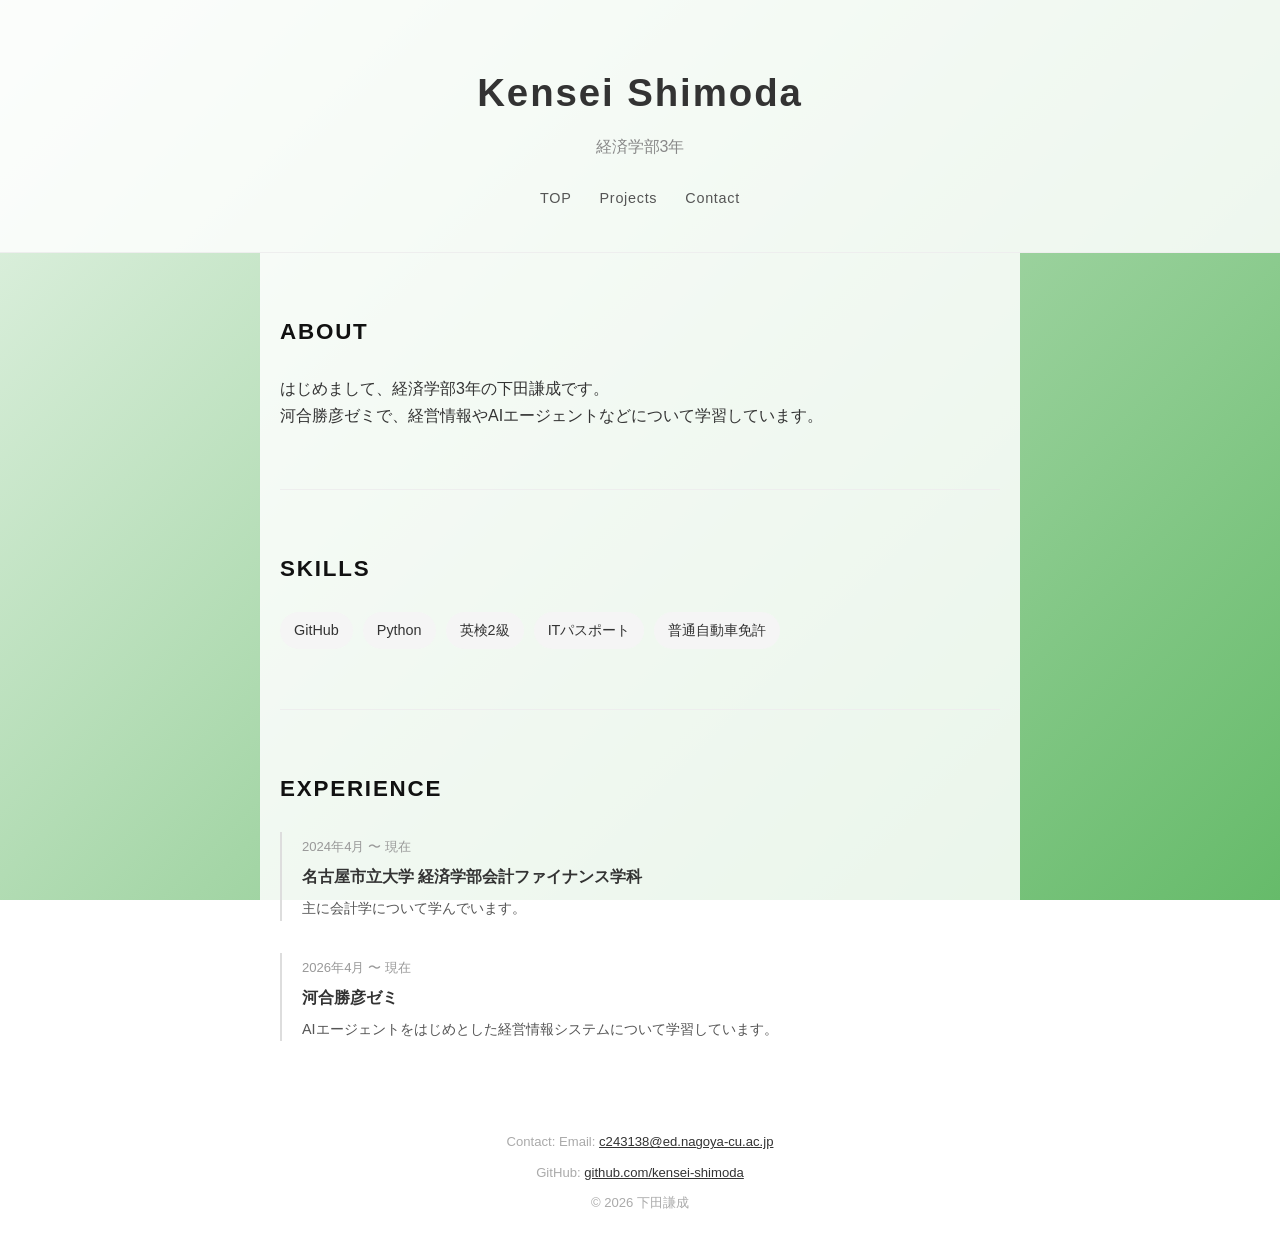
==== index.html @ 886ea9c7 "ナビのAboutをTOPに変更" ====
<!DOCTYPE html>
<html lang="ja">
<head>
  <meta charset="UTF-8">
  <meta name="viewport" content="width=device-width, initial-scale=1.0">
  <title>Portfolio</title>
  <link rel="stylesheet" href="style.css">
</head>
<body>
  <header>
    <h1>Kensei Shimoda</h1>
    <p class="tagline">経済学部3年</p>
    <nav>
      <div class="dropdown">
        <a href="#about" class="dropdown-toggle">TOP</a>
        <div class="dropdown-menu">
          <a href="#about">About</a>
          <a href="#skills">Skills</a>
          <a href="#experience">Experience</a>
        </div>
      </div>
      <a href="projects.html">Projects</a>
      <a href="#contact" class="scroll-bottom">Contact</a>
    </nav>
  </header>

  <main>
    <section id="about">
      <h2>About</h2>
      <p>はじめまして、経済学部3年の下田謙成です。<br>河合勝彦ゼミで、経営情報やAIエージェントなどについて学習しています。</p>
    </section>

    <section id="skills">
      <h2>Skills</h2>
      <ul class="skills-list">
        <li>GitHub</li>
        <li>Python</li>
        <li>英検2級</li>
        <li>ITパスポート</li>
        <li>普通自動車免許</li>
      </ul>
    </section>

    <section id="experience">
      <h2>Experience</h2>
      <div class="timeline">
        <div class="timeline-item">
          <span class="period">2024年4月 〜 現在</span>
          <h3>名古屋市立大学 経済学部会計ファイナンス学科</h3>
          <p>主に会計学について学んでいます。</p>
        </div>
        <div class="timeline-item">
          <span class="period">2026年4月 〜 現在</span>
          <h3>河合勝彦ゼミ</h3>
          <p>AIエージェントをはじめとした経営情報システムについて学習しています。</p>
        </div>
      </div>
    </section>

  </main>

  <footer id="contact">
    <p>Contact: Email: <a href="mailto:c243138@ed.nagoya-cu.ac.jp">c243138@ed.nagoya-cu.ac.jp</a></p>
    <p>GitHub: <a href="https://github.com/kensei-shimoda" target="_blank">github.com/kensei-shimoda</a></p>
    <p>&copy; 2026 下田謙成</p>
  </footer>
  <button id="back-to-top" aria-label="トップへ戻る">↑</button>

  <script>
    const btn = document.getElementById('back-to-top');
    window.addEventListener('scroll', () => {
      btn.classList.toggle('visible', window.scrollY > 50);
    });
    btn.addEventListener('click', () => {
      window.scrollTo({ top: 0, behavior: 'smooth' });
    });

    document.querySelector('.scroll-bottom').addEventListener('click', (e) => {
      e.preventDefault();
      window.scrollTo({ top: document.body.scrollHeight, behavior: 'smooth' });
    });
  </script>
</body>
</html>
---- style.css ----
* {
  margin: 0;
  padding: 0;
  box-sizing: border-box;
}

body {
  font-family: 'Helvetica Neue', Arial, 'Hiragino Sans', sans-serif;
  color: #333;
  background: linear-gradient(135deg, #e8f5e9, #a5d6a7, #66bb6a);
  background-attachment: fixed;
  line-height: 1.7;
}

/* Header */
header {
  text-align: center;
  padding: 60px 20px 40px;
  border-bottom: 1px solid #eee;
  background: rgba(255, 255, 255, 0.85);
}

header h1 {
  font-size: 2.4rem;
  font-weight: 700;
  letter-spacing: 0.05em;
}

.tagline {
  color: #888;
  margin: 8px 0 24px;
  font-size: 1rem;
}

nav {
  display: flex;
  justify-content: center;
  align-items: center;
  gap: 28px;
}

nav > a {
  text-decoration: none;
  color: #555;
  font-size: 0.9rem;
  letter-spacing: 0.05em;
}

nav > a:hover {
  color: #000;
}

/* Dropdown */
.dropdown {
  position: relative;
  display: inline-block;
}

.dropdown-toggle {
  text-decoration: none;
  color: #555;
  font-size: 0.9rem;
  letter-spacing: 0.05em;
  cursor: pointer;
}

.dropdown-toggle:hover {
  color: #000;
}

.dropdown-menu {
  position: absolute;
  top: 100%;
  left: 50%;
  transform: translateX(-50%);
  background: #fff;
  border: 1px solid #eee;
  border-radius: 6px;
  padding: 8px 0;
  min-width: 140px;
  box-shadow: 0 4px 12px rgba(0, 0, 0, 0.1);
  opacity: 0;
  visibility: hidden;
  transition: opacity 0.2s, visibility 0.2s;
  z-index: 100;
}

.dropdown:hover .dropdown-menu {
  opacity: 1;
  visibility: visible;
}

.dropdown-menu a {
  display: block;
  padding: 8px 16px;
  text-decoration: none;
  color: #555;
  font-size: 0.85rem;
}

.dropdown-menu a:hover {
  background: #f5f5f5;
  color: #000;
}

/* Main */
main {
  max-width: 760px;
  margin: 0 auto;
  padding: 0 20px;
  background: rgba(255, 255, 255, 0.85);
}

section {
  padding: 60px 0;
  border-bottom: 1px solid #eee;
}

section:last-child {
  border-bottom: none;
}

h2 {
  font-size: 1.4rem;
  font-weight: 700;
  margin-bottom: 24px;
  letter-spacing: 0.08em;
  text-transform: uppercase;
  color: #111;
}

/* Skills */
.skills-list {
  list-style: none;
  display: flex;
  flex-wrap: wrap;
  gap: 10px;
}

.skills-list li {
  background: #f5f5f5;
  padding: 6px 14px;
  border-radius: 20px;
  font-size: 0.9rem;
}

/* Timeline */
.timeline {
  display: flex;
  flex-direction: column;
  gap: 32px;
}

.timeline-item {
  padding-left: 20px;
  border-left: 2px solid #ddd;
}

.period {
  font-size: 0.82rem;
  color: #999;
}

.timeline-item h3 {
  font-size: 1rem;
  margin: 4px 0 6px;
}

.timeline-item p {
  font-size: 0.9rem;
  color: #555;
}

/* Projects */
.projects-grid {
  display: grid;
  grid-template-columns: repeat(auto-fill, minmax(280px, 1fr));
  gap: 20px;
}

.project-card {
  border: 1px solid #eee;
  border-radius: 8px;
  padding: 20px;
}

.project-card h3 {
  font-size: 1rem;
  margin-bottom: 8px;
}

.project-card p {
  font-size: 0.88rem;
  color: #666;
  margin-bottom: 12px;
}

.project-card a {
  font-size: 0.88rem;
  color: #333;
  text-decoration: none;
  font-weight: 600;
}

.project-card a:hover {
  text-decoration: underline;
}

/* Contact */
#contact p {
  margin-bottom: 8px;
}

#contact a {
  color: #333;
}

/* Footer */
footer {
  text-align: center;
  padding: 30px;
  font-size: 0.82rem;
  color: #aaa;
  background: rgba(255, 255, 255, 0.85);
}

/* Back to Top Button */
#back-to-top {
  position: fixed;
  bottom: 30px;
  right: 30px;
  width: 44px;
  height: 44px;
  border: none;
  border-radius: 50%;
  background: #333;
  color: #fff;
  font-size: 1.2rem;
  cursor: pointer;
  opacity: 0;
  visibility: hidden;
  transition: opacity 0.3s, visibility 0.3s;
  z-index: 1000;
}

#back-to-top.visible {
  opacity: 0.8;
  visibility: visible;
}

#back-to-top:hover {
  opacity: 1;
}
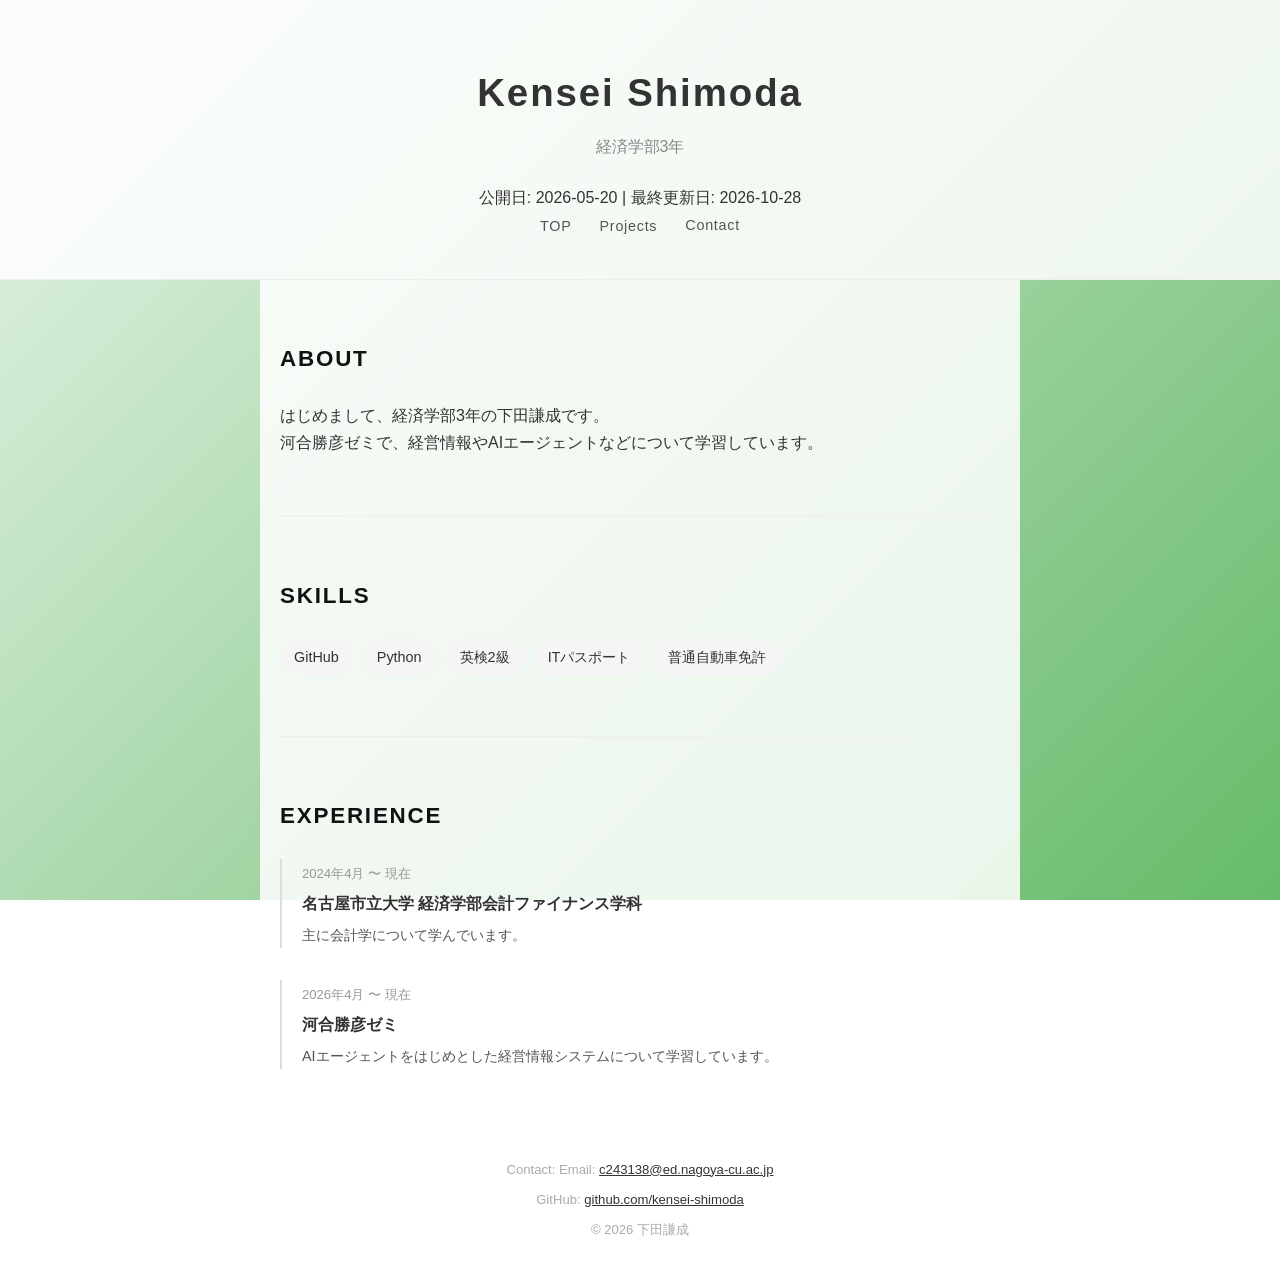
==== commit 5543e408: "Add site publication/update dates to top page" ====
--- a/index.html
+++ b/index.html
@@ -1,84 +1,92 @@
-<!DOCTYPE html>
-<html lang="ja">
-<head>
-  <meta charset="UTF-8">
-  <meta name="viewport" content="width=device-width, initial-scale=1.0">
-  <title>Portfolio</title>
-  <link rel="stylesheet" href="style.css">
-</head>
-<body>
-  <header>
-    <h1>Kensei Shimoda</h1>
-    <p class="tagline">経済学部3年</p>
-    <nav>
-      <div class="dropdown">
-        <a href="#about" class="dropdown-toggle">TOP</a>
-        <div class="dropdown-menu">
-          <a href="#about">About</a>
-          <a href="#skills">Skills</a>
-          <a href="#experience">Experience</a>
-        </div>
-      </div>
-      <a href="projects.html">Projects</a>
-      <a href="#contact" class="scroll-bottom">Contact</a>
-    </nav>
-  </header>
-
-  <main>
-    <section id="about">
-      <h2>About</h2>
-      <p>はじめまして、経済学部3年の下田謙成です。<br>河合勝彦ゼミで、経営情報やAIエージェントなどについて学習しています。</p>
-    </section>
-
-    <section id="skills">
-      <h2>Skills</h2>
-      <ul class="skills-list">
-        <li>GitHub</li>
-        <li>Python</li>
-        <li>英検2級</li>
-        <li>ITパスポート</li>
-        <li>普通自動車免許</li>
-      </ul>
-    </section>
-
-    <section id="experience">
-      <h2>Experience</h2>
-      <div class="timeline">
-        <div class="timeline-item">
-          <span class="period">2024年4月 〜 現在</span>
-          <h3>名古屋市立大学 経済学部会計ファイナンス学科</h3>
-          <p>主に会計学について学んでいます。</p>
-        </div>
-        <div class="timeline-item">
-          <span class="period">2026年4月 〜 現在</span>
-          <h3>河合勝彦ゼミ</h3>
-          <p>AIエージェントをはじめとした経営情報システムについて学習しています。</p>
-        </div>
-      </div>
-    </section>
-
-  </main>
-
-  <footer id="contact">
-    <p>Contact: Email: <a href="mailto:c243138@ed.nagoya-cu.ac.jp">c243138@ed.nagoya-cu.ac.jp</a></p>
-    <p>GitHub: <a href="https://github.com/kensei-shimoda" target="_blank">github.com/kensei-shimoda</a></p>
-    <p>&copy; 2026 下田謙成</p>
-  </footer>
-  <button id="back-to-top" aria-label="トップへ戻る">↑</button>
-
-  <script>
-    const btn = document.getElementById('back-to-top');
-    window.addEventListener('scroll', () => {
-      btn.classList.toggle('visible', window.scrollY > 50);
-    });
-    btn.addEventListener('click', () => {
-      window.scrollTo({ top: 0, behavior: 'smooth' });
-    });
-
-    document.querySelector('.scroll-bottom').addEventListener('click', (e) => {
-      e.preventDefault();
-      window.scrollTo({ top: document.body.scrollHeight, behavior: 'smooth' });
-    });
-  </script>
-</body>
-</html>
+<!DOCTYPE html>
+<html lang="ja">
+<head>
+  <meta charset="UTF-8">
+  <meta name="viewport" content="width=device-width, initial-scale=1.0">
+  <title>Portfolio</title>
+  <link rel="stylesheet" href="style.css">
+</head>
+<body>
+  <header>
+    <h1>Kensei Shimoda</h1>
+    <p class="tagline">経済学部3年</p>
+    <p class="site-dates">公開日: 2026-05-20 | 最終更新日: 2026-10-28</p>
+    <nav>
+      <div class="dropdown">
+        <a href="#about" class="dropdown-toggle">TOP</a>
+        <div class="dropdown-menu">
+          <a href="#about">About</a>
+          <a href="#skills">Skills</a>
+          <a href="#experience">Experience</a>
+        </div>
+      </div>
+      <div class="dropdown">
+        <a href="projects.html" class="dropdown-toggle">Projects</a>
+        <div class="dropdown-menu">
+          <a href="projects.html#blog">Blog</a>
+          <a href="projects.html#webapp">Web App</a>
+          <a href="projects.html#wandervogel">Wandervogel</a>
+        </div>
+      </div>
+      <a href="#contact" class="scroll-bottom">Contact</a>
+    </nav>
+  </header>
+
+  <main>
+    <section id="about">
+      <h2>About</h2>
+      <p>はじめまして、経済学部3年の下田謙成です。<br>河合勝彦ゼミで、経営情報やAIエージェントなどについて学習しています。</p>
+    </section>
+
+    <section id="skills">
+      <h2>Skills</h2>
+      <ul class="skills-list">
+        <li>GitHub</li>
+        <li>Python</li>
+        <li>英検2級</li>
+        <li>ITパスポート</li>
+        <li>普通自動車免許</li>
+      </ul>
+    </section>
+
+    <section id="experience">
+      <h2>Experience</h2>
+      <div class="timeline">
+        <div class="timeline-item">
+          <span class="period">2024年4月 〜 現在</span>
+          <h3>名古屋市立大学 経済学部会計ファイナンス学科</h3>
+          <p>主に会計学について学んでいます。</p>
+        </div>
+        <div class="timeline-item">
+          <span class="period">2026年4月 〜 現在</span>
+          <h3>河合勝彦ゼミ</h3>
+          <p>AIエージェントをはじめとした経営情報システムについて学習しています。</p>
+        </div>
+      </div>
+    </section>
+
+  </main>
+
+  <footer id="contact">
+    <p>Contact: Email: <a href="mailto:c243138@ed.nagoya-cu.ac.jp">c243138@ed.nagoya-cu.ac.jp</a></p>
+    <p>GitHub: <a href="https://github.com/kensei-shimoda" target="_blank">github.com/kensei-shimoda</a></p>
+    <p>&copy; 2026 下田謙成</p>
+  </footer>
+  <button id="back-to-top" aria-label="トップへ戻る">↑</button>
+
+  <script>
+    const btn = document.getElementById('back-to-top');
+    window.addEventListener('scroll', () => {
+      btn.classList.toggle('visible', window.scrollY > 50);
+    });
+    btn.addEventListener('click', () => {
+      window.scrollTo({ top: 0, behavior: 'smooth' });
+    });
+
+    document.querySelector('.scroll-bottom').addEventListener('click', (e) => {
+      e.preventDefault();
+      window.scrollTo({ top: document.body.scrollHeight, behavior: 'smooth' });
+    });
+  </script>
+</body>
+</html>
--- a/style.css
+++ b/style.css
@@ -172,6 +172,22 @@
 }
 
 /* Projects */
+.projects-intro {
+  font-size: 0.95rem;
+  color: #555;
+  margin-bottom: 28px;
+}
+
+.projects-category {
+  font-size: 1.15rem;
+  font-weight: 700;
+  margin-bottom: 16px;
+  color: #222;
+  border-left: 4px solid #66bb6a;
+  padding-left: 12px;
+  scroll-margin-top: 40vh;
+}
+
 .projects-grid {
   display: grid;
   grid-template-columns: repeat(auto-fill, minmax(280px, 1fr));
@@ -182,6 +198,12 @@
   border: 1px solid #eee;
   border-radius: 8px;
   padding: 20px;
+  transition: transform 0.3s ease, box-shadow 0.3s ease;
+}
+
+.project-card:hover {
+  transform: scale(1.05);
+  box-shadow: 0 8px 24px rgba(0, 0, 0, 0.12);
 }
 
 .project-card h3 {
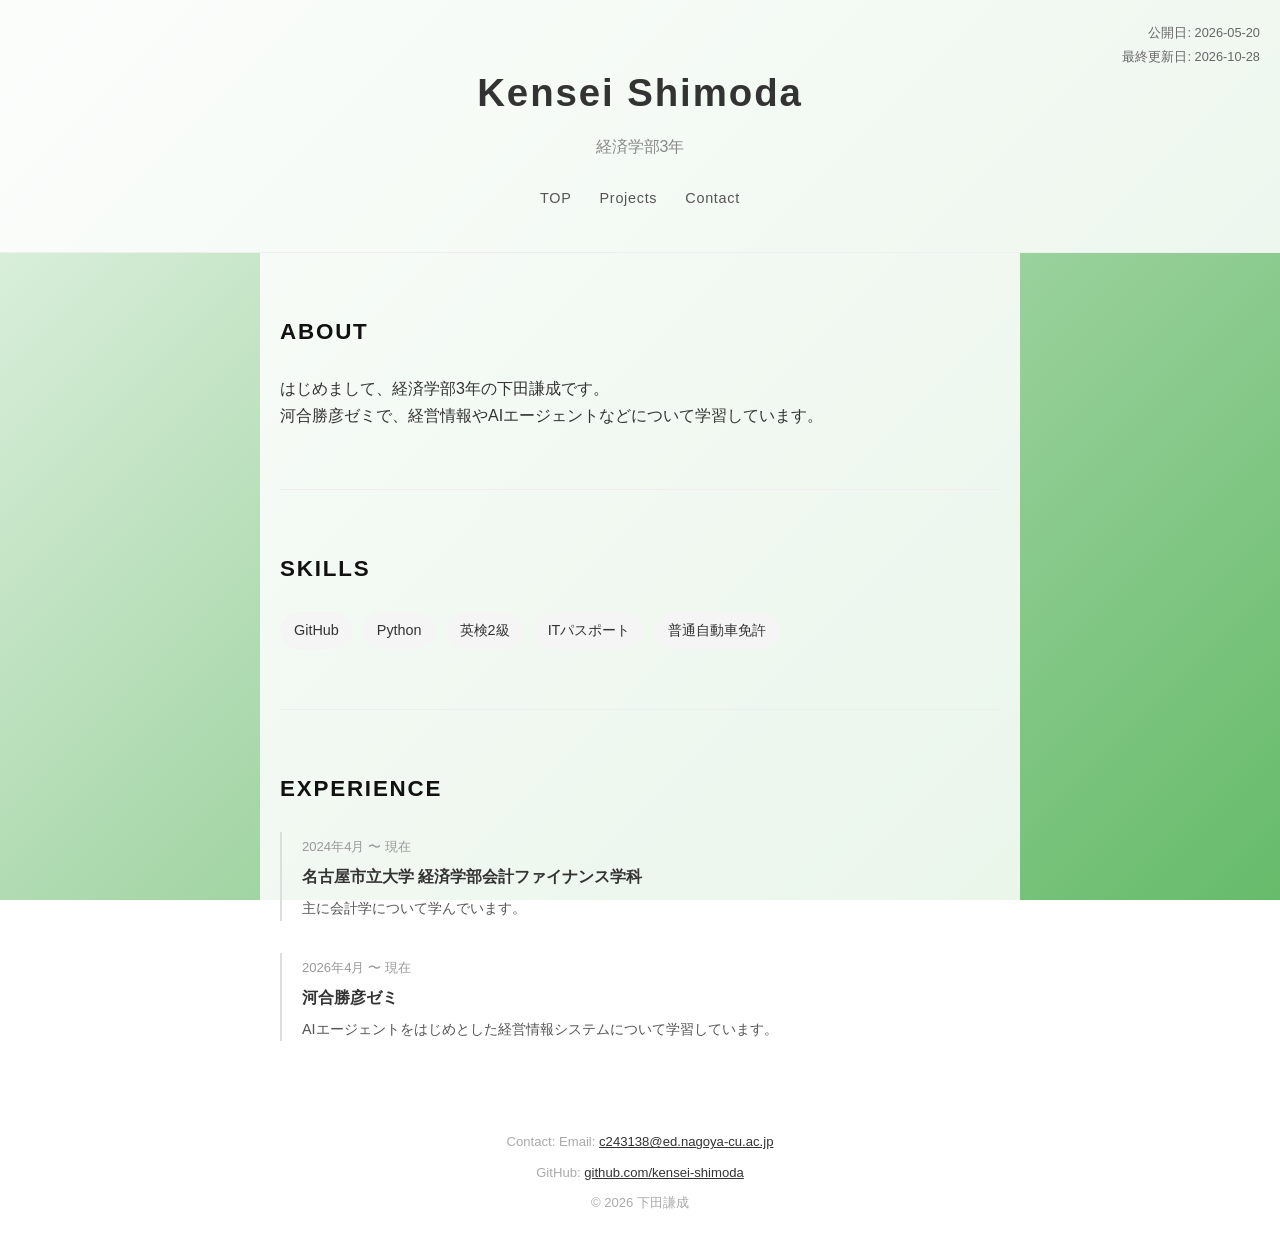
==== commit b3a2bbb0: "Move site dates to right with line breaks, apply to both pages" ====
--- a/index.html
+++ b/index.html
@@ -10,7 +10,10 @@
   <header>
     <h1>Kensei Shimoda</h1>
     <p class="tagline">経済学部3年</p>
-    <p class="site-dates">公開日: 2026-05-20 | 最終更新日: 2026-10-28</p>
+    <div class="site-dates">
+      <p>公開日: 2026-05-20</p>
+      <p>最終更新日: 2026-10-28</p>
+    </div>
     <nav>
       <div class="dropdown">
         <a href="#about" class="dropdown-toggle">TOP</a>
--- a/style.css
+++ b/style.css
@@ -1,275 +1,289 @@
-* {
-  margin: 0;
-  padding: 0;
-  box-sizing: border-box;
-}
-
-body {
-  font-family: 'Helvetica Neue', Arial, 'Hiragino Sans', sans-serif;
-  color: #333;
-  background: linear-gradient(135deg, #e8f5e9, #a5d6a7, #66bb6a);
-  background-attachment: fixed;
-  line-height: 1.7;
-}
-
-/* Header */
-header {
-  text-align: center;
-  padding: 60px 20px 40px;
-  border-bottom: 1px solid #eee;
-  background: rgba(255, 255, 255, 0.85);
-}
-
-header h1 {
-  font-size: 2.4rem;
-  font-weight: 700;
-  letter-spacing: 0.05em;
-}
-
-.tagline {
-  color: #888;
-  margin: 8px 0 24px;
-  font-size: 1rem;
-}
-
-nav {
-  display: flex;
-  justify-content: center;
-  align-items: center;
-  gap: 28px;
-}
-
-nav > a {
-  text-decoration: none;
-  color: #555;
-  font-size: 0.9rem;
-  letter-spacing: 0.05em;
-}
-
-nav > a:hover {
-  color: #000;
-}
-
-/* Dropdown */
-.dropdown {
-  position: relative;
-  display: inline-block;
-}
-
-.dropdown-toggle {
-  text-decoration: none;
-  color: #555;
-  font-size: 0.9rem;
-  letter-spacing: 0.05em;
-  cursor: pointer;
-}
-
-.dropdown-toggle:hover {
-  color: #000;
-}
-
-.dropdown-menu {
-  position: absolute;
-  top: 100%;
-  left: 50%;
-  transform: translateX(-50%);
-  background: #fff;
-  border: 1px solid #eee;
-  border-radius: 6px;
-  padding: 8px 0;
-  min-width: 140px;
-  box-shadow: 0 4px 12px rgba(0, 0, 0, 0.1);
-  opacity: 0;
-  visibility: hidden;
-  transition: opacity 0.2s, visibility 0.2s;
-  z-index: 100;
-}
-
-.dropdown:hover .dropdown-menu {
-  opacity: 1;
-  visibility: visible;
-}
-
-.dropdown-menu a {
-  display: block;
-  padding: 8px 16px;
-  text-decoration: none;
-  color: #555;
-  font-size: 0.85rem;
-}
-
-.dropdown-menu a:hover {
-  background: #f5f5f5;
-  color: #000;
-}
-
-/* Main */
-main {
-  max-width: 760px;
-  margin: 0 auto;
-  padding: 0 20px;
-  background: rgba(255, 255, 255, 0.85);
-}
-
-section {
-  padding: 60px 0;
-  border-bottom: 1px solid #eee;
-}
-
-section:last-child {
-  border-bottom: none;
-}
-
-h2 {
-  font-size: 1.4rem;
-  font-weight: 700;
-  margin-bottom: 24px;
-  letter-spacing: 0.08em;
-  text-transform: uppercase;
-  color: #111;
-}
-
-/* Skills */
-.skills-list {
-  list-style: none;
-  display: flex;
-  flex-wrap: wrap;
-  gap: 10px;
-}
-
-.skills-list li {
-  background: #f5f5f5;
-  padding: 6px 14px;
-  border-radius: 20px;
-  font-size: 0.9rem;
-}
-
-/* Timeline */
-.timeline {
-  display: flex;
-  flex-direction: column;
-  gap: 32px;
-}
-
-.timeline-item {
-  padding-left: 20px;
-  border-left: 2px solid #ddd;
-}
-
-.period {
-  font-size: 0.82rem;
-  color: #999;
-}
-
-.timeline-item h3 {
-  font-size: 1rem;
-  margin: 4px 0 6px;
-}
-
-.timeline-item p {
-  font-size: 0.9rem;
-  color: #555;
-}
-
-/* Projects */
-.projects-intro {
-  font-size: 0.95rem;
-  color: #555;
-  margin-bottom: 28px;
-}
-
-.projects-category {
-  font-size: 1.15rem;
-  font-weight: 700;
-  margin-bottom: 16px;
-  color: #222;
-  border-left: 4px solid #66bb6a;
-  padding-left: 12px;
-  scroll-margin-top: 40vh;
-}
-
-.projects-grid {
-  display: grid;
-  grid-template-columns: repeat(auto-fill, minmax(280px, 1fr));
-  gap: 20px;
-}
-
-.project-card {
-  border: 1px solid #eee;
-  border-radius: 8px;
-  padding: 20px;
-  transition: transform 0.3s ease, box-shadow 0.3s ease;
-}
-
-.project-card:hover {
-  transform: scale(1.05);
-  box-shadow: 0 8px 24px rgba(0, 0, 0, 0.12);
-}
-
-.project-card h3 {
-  font-size: 1rem;
-  margin-bottom: 8px;
-}
-
-.project-card p {
-  font-size: 0.88rem;
-  color: #666;
-  margin-bottom: 12px;
-}
-
-.project-card a {
-  font-size: 0.88rem;
-  color: #333;
-  text-decoration: none;
-  font-weight: 600;
-}
-
-.project-card a:hover {
-  text-decoration: underline;
-}
-
-/* Contact */
-#contact p {
-  margin-bottom: 8px;
-}
-
-#contact a {
-  color: #333;
-}
-
-/* Footer */
-footer {
-  text-align: center;
-  padding: 30px;
-  font-size: 0.82rem;
-  color: #aaa;
-  background: rgba(255, 255, 255, 0.85);
-}
-
-/* Back to Top Button */
-#back-to-top {
-  position: fixed;
-  bottom: 30px;
-  right: 30px;
-  width: 44px;
-  height: 44px;
-  border: none;
-  border-radius: 50%;
-  background: #333;
-  color: #fff;
-  font-size: 1.2rem;
-  cursor: pointer;
-  opacity: 0;
-  visibility: hidden;
-  transition: opacity 0.3s, visibility 0.3s;
-  z-index: 1000;
-}
-
-#back-to-top.visible {
-  opacity: 0.8;
-  visibility: visible;
-}
-
-#back-to-top:hover {
-  opacity: 1;
-}
+* {
+  margin: 0;
+  padding: 0;
+  box-sizing: border-box;
+}
+
+body {
+  font-family: 'Helvetica Neue', Arial, 'Hiragino Sans', sans-serif;
+  color: #333;
+  background: linear-gradient(135deg, #e8f5e9, #a5d6a7, #66bb6a);
+  background-attachment: fixed;
+  line-height: 1.7;
+}
+
+/* Header */
+header {
+  position: relative;
+  text-align: center;
+  padding: 60px 20px 40px;
+  border-bottom: 1px solid #eee;
+  background: rgba(255, 255, 255, 0.85);
+}
+
+.site-dates {
+  position: absolute;
+  top: 20px;
+  right: 20px;
+  text-align: right;
+  font-size: 0.8rem;
+  color: #666;
+}
+
+.site-dates p {
+  margin: 2px 0;
+}
+
+header h1 {
+  font-size: 2.4rem;
+  font-weight: 700;
+  letter-spacing: 0.05em;
+}
+
+.tagline {
+  color: #888;
+  margin: 8px 0 24px;
+  font-size: 1rem;
+}
+
+nav {
+  display: flex;
+  justify-content: center;
+  align-items: center;
+  gap: 28px;
+}
+
+nav > a {
+  text-decoration: none;
+  color: #555;
+  font-size: 0.9rem;
+  letter-spacing: 0.05em;
+}
+
+nav > a:hover {
+  color: #000;
+}
+
+/* Dropdown */
+.dropdown {
+  position: relative;
+  display: inline-block;
+}
+
+.dropdown-toggle {
+  text-decoration: none;
+  color: #555;
+  font-size: 0.9rem;
+  letter-spacing: 0.05em;
+  cursor: pointer;
+}
+
+.dropdown-toggle:hover {
+  color: #000;
+}
+
+.dropdown-menu {
+  position: absolute;
+  top: 100%;
+  left: 50%;
+  transform: translateX(-50%);
+  background: #fff;
+  border: 1px solid #eee;
+  border-radius: 6px;
+  padding: 8px 0;
+  min-width: 140px;
+  box-shadow: 0 4px 12px rgba(0, 0, 0, 0.1);
+  opacity: 0;
+  visibility: hidden;
+  transition: opacity 0.2s, visibility 0.2s;
+  z-index: 100;
+}
+
+.dropdown:hover .dropdown-menu {
+  opacity: 1;
+  visibility: visible;
+}
+
+.dropdown-menu a {
+  display: block;
+  padding: 8px 16px;
+  text-decoration: none;
+  color: #555;
+  font-size: 0.85rem;
+}
+
+.dropdown-menu a:hover {
+  background: #f5f5f5;
+  color: #000;
+}
+
+/* Main */
+main {
+  max-width: 760px;
+  margin: 0 auto;
+  padding: 0 20px;
+  background: rgba(255, 255, 255, 0.85);
+}
+
+section {
+  padding: 60px 0;
+  border-bottom: 1px solid #eee;
+}
+
+section:last-child {
+  border-bottom: none;
+}
+
+h2 {
+  font-size: 1.4rem;
+  font-weight: 700;
+  margin-bottom: 24px;
+  letter-spacing: 0.08em;
+  text-transform: uppercase;
+  color: #111;
+}
+
+/* Skills */
+.skills-list {
+  list-style: none;
+  display: flex;
+  flex-wrap: wrap;
+  gap: 10px;
+}
+
+.skills-list li {
+  background: #f5f5f5;
+  padding: 6px 14px;
+  border-radius: 20px;
+  font-size: 0.9rem;
+}
+
+/* Timeline */
+.timeline {
+  display: flex;
+  flex-direction: column;
+  gap: 32px;
+}
+
+.timeline-item {
+  padding-left: 20px;
+  border-left: 2px solid #ddd;
+}
+
+.period {
+  font-size: 0.82rem;
+  color: #999;
+}
+
+.timeline-item h3 {
+  font-size: 1rem;
+  margin: 4px 0 6px;
+}
+
+.timeline-item p {
+  font-size: 0.9rem;
+  color: #555;
+}
+
+/* Projects */
+.projects-intro {
+  font-size: 0.95rem;
+  color: #555;
+  margin-bottom: 28px;
+}
+
+.projects-category {
+  font-size: 1.15rem;
+  font-weight: 700;
+  margin-bottom: 16px;
+  color: #222;
+  border-left: 4px solid #66bb6a;
+  padding-left: 12px;
+  scroll-margin-top: 40vh;
+}
+
+.projects-grid {
+  display: grid;
+  grid-template-columns: repeat(auto-fill, minmax(280px, 1fr));
+  gap: 20px;
+}
+
+.project-card {
+  border: 1px solid #eee;
+  border-radius: 8px;
+  padding: 20px;
+  transition: transform 0.3s ease, box-shadow 0.3s ease;
+}
+
+.project-card:hover {
+  transform: scale(1.05);
+  box-shadow: 0 8px 24px rgba(0, 0, 0, 0.12);
+}
+
+.project-card h3 {
+  font-size: 1rem;
+  margin-bottom: 8px;
+}
+
+.project-card p {
+  font-size: 0.88rem;
+  color: #666;
+  margin-bottom: 12px;
+}
+
+.project-card a {
+  font-size: 0.88rem;
+  color: #333;
+  text-decoration: none;
+  font-weight: 600;
+}
+
+.project-card a:hover {
+  text-decoration: underline;
+}
+
+/* Contact */
+#contact p {
+  margin-bottom: 8px;
+}
+
+#contact a {
+  color: #333;
+}
+
+/* Footer */
+footer {
+  text-align: center;
+  padding: 30px;
+  font-size: 0.82rem;
+  color: #aaa;
+  background: rgba(255, 255, 255, 0.85);
+}
+
+/* Back to Top Button */
+#back-to-top {
+  position: fixed;
+  bottom: 30px;
+  right: 30px;
+  width: 44px;
+  height: 44px;
+  border: none;
+  border-radius: 50%;
+  background: #333;
+  color: #fff;
+  font-size: 1.2rem;
+  cursor: pointer;
+  opacity: 0;
+  visibility: hidden;
+  transition: opacity 0.3s, visibility 0.3s;
+  z-index: 1000;
+}
+
+#back-to-top.visible {
+  opacity: 0.8;
+  visibility: visible;
+}
+
+#back-to-top:hover {
+  opacity: 1;
+}
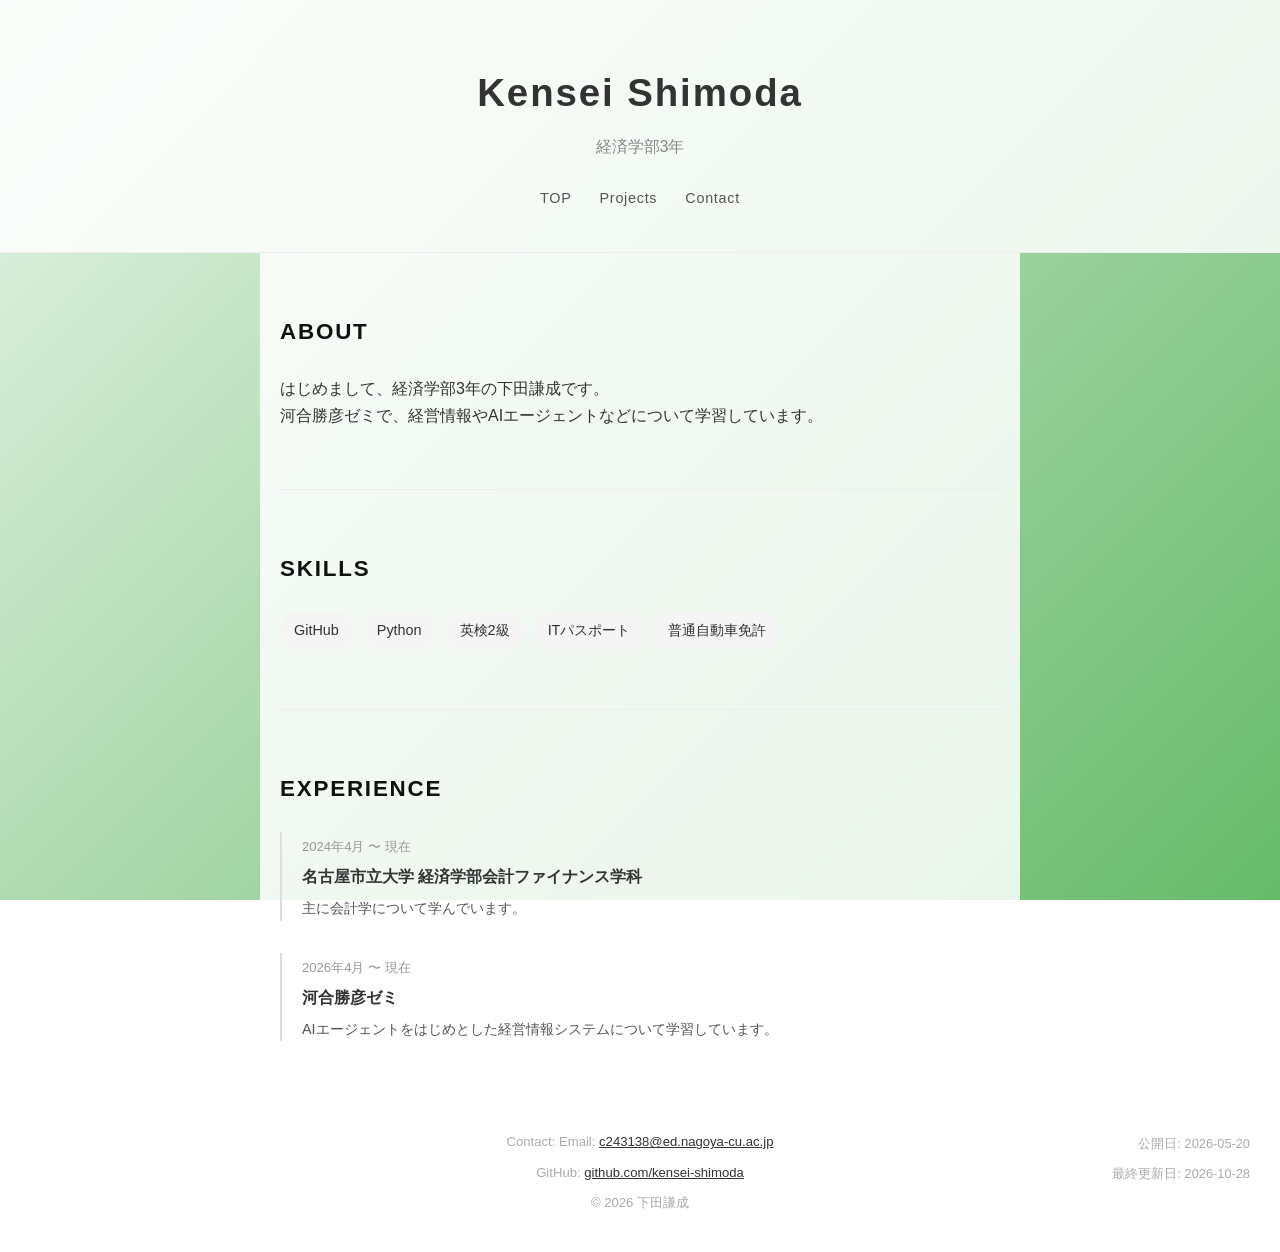
==== commit 09f6556c: "Move site dates to footer right side" ====
--- a/index.html
+++ b/index.html
@@ -10,10 +10,6 @@
   <header>
     <h1>Kensei Shimoda</h1>
     <p class="tagline">経済学部3年</p>
-    <div class="site-dates">
-      <p>公開日: 2026-05-20</p>
-      <p>最終更新日: 2026-10-28</p>
-    </div>
     <nav>
       <div class="dropdown">
         <a href="#about" class="dropdown-toggle">TOP</a>
@@ -73,6 +69,10 @@
   <footer id="contact">
     <p>Contact: Email: <a href="mailto:c243138@ed.nagoya-cu.ac.jp">c243138@ed.nagoya-cu.ac.jp</a></p>
     <p>GitHub: <a href="https://github.com/kensei-shimoda" target="_blank">github.com/kensei-shimoda</a></p>
+    <div class="site-dates">
+      <p>公開日: 2026-05-20</p>
+      <p>最終更新日: 2026-10-28</p>
+    </div>
     <p>&copy; 2026 下田謙成</p>
   </footer>
   <button id="back-to-top" aria-label="トップへ戻る">↑</button>
--- a/style.css
+++ b/style.css
@@ -21,16 +21,26 @@
   background: rgba(255, 255, 255, 0.85);
 }
 
-.site-dates {
+/* Footer dates */
+footer {
+  position: relative;
+  text-align: center;
+  padding: 30px;
+  font-size: 0.82rem;
+  color: #aaa;
+  background: rgba(255, 255, 255, 0.85);
+}
+
+footer .site-dates {
   position: absolute;
-  top: 20px;
-  right: 20px;
+  top: 30px;
+  right: 30px;
   text-align: right;
   font-size: 0.8rem;
-  color: #666;
-}
-
-.site-dates p {
+  color: #aaa;
+}
+
+footer .site-dates p {
   margin: 2px 0;
 }
 
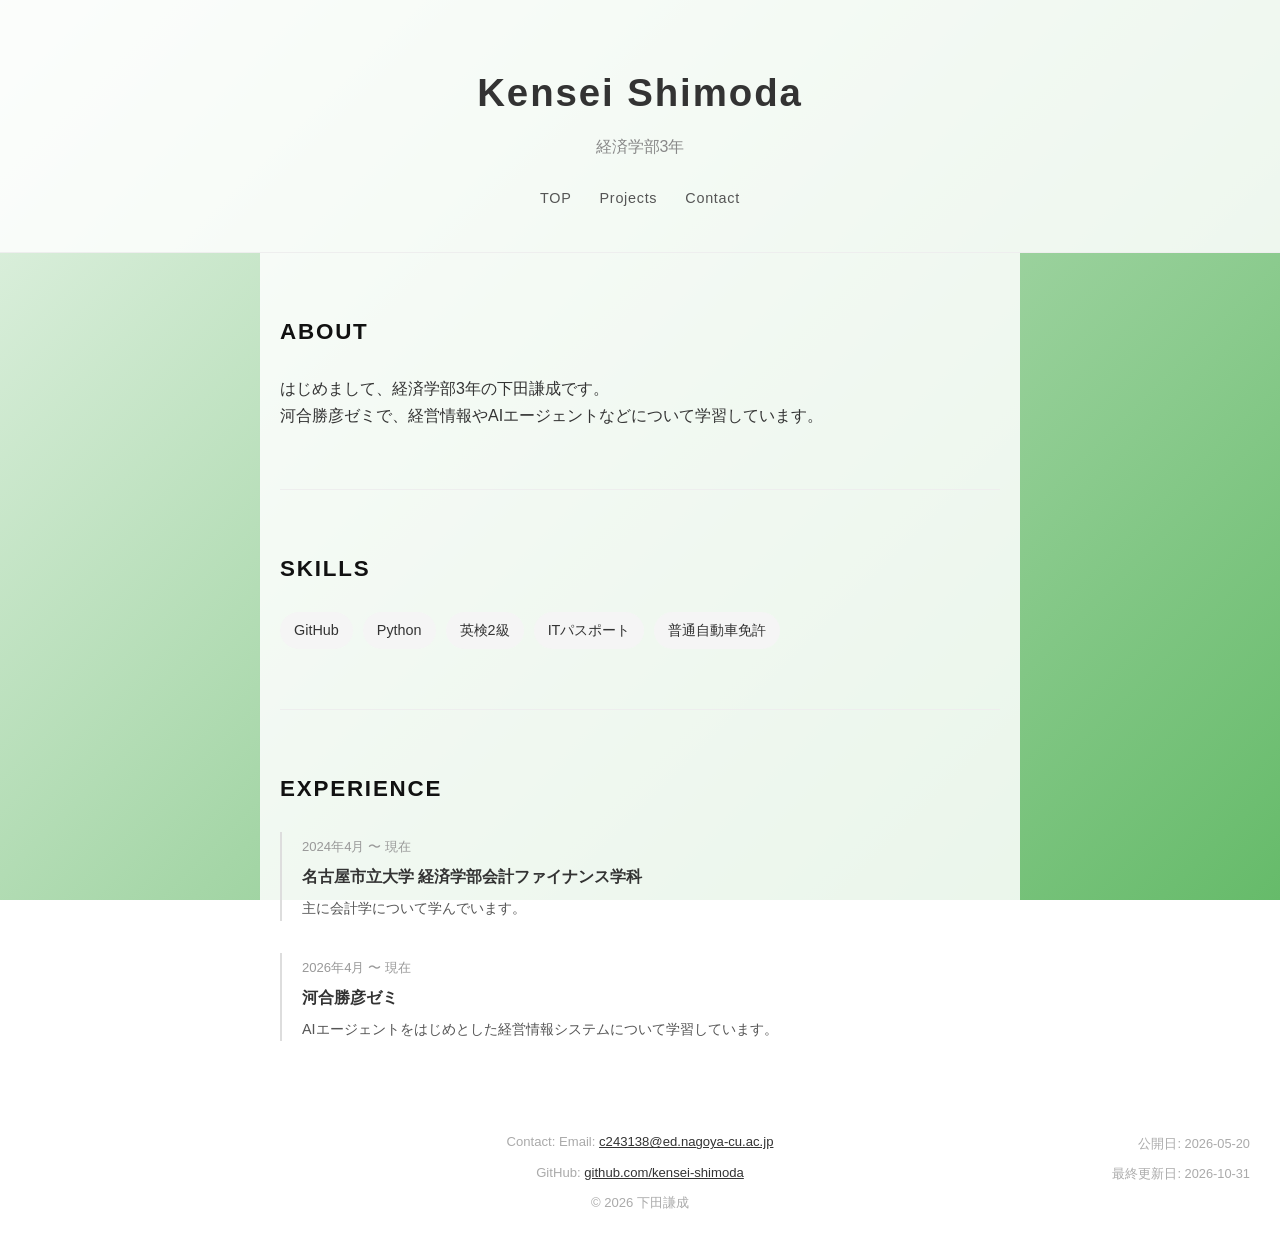
==== commit 2b8124d3: "Add Blog Vol.2 entry" ====
--- a/index.html
+++ b/index.html
@@ -71,7 +71,7 @@
     <p>GitHub: <a href="https://github.com/kensei-shimoda" target="_blank">github.com/kensei-shimoda</a></p>
     <div class="site-dates">
       <p>公開日: 2026-05-20</p>
-      <p>最終更新日: 2026-10-28</p>
+      <p>最終更新日: 2026-10-31</p>
     </div>
     <p>&copy; 2026 下田謙成</p>
   </footer>
